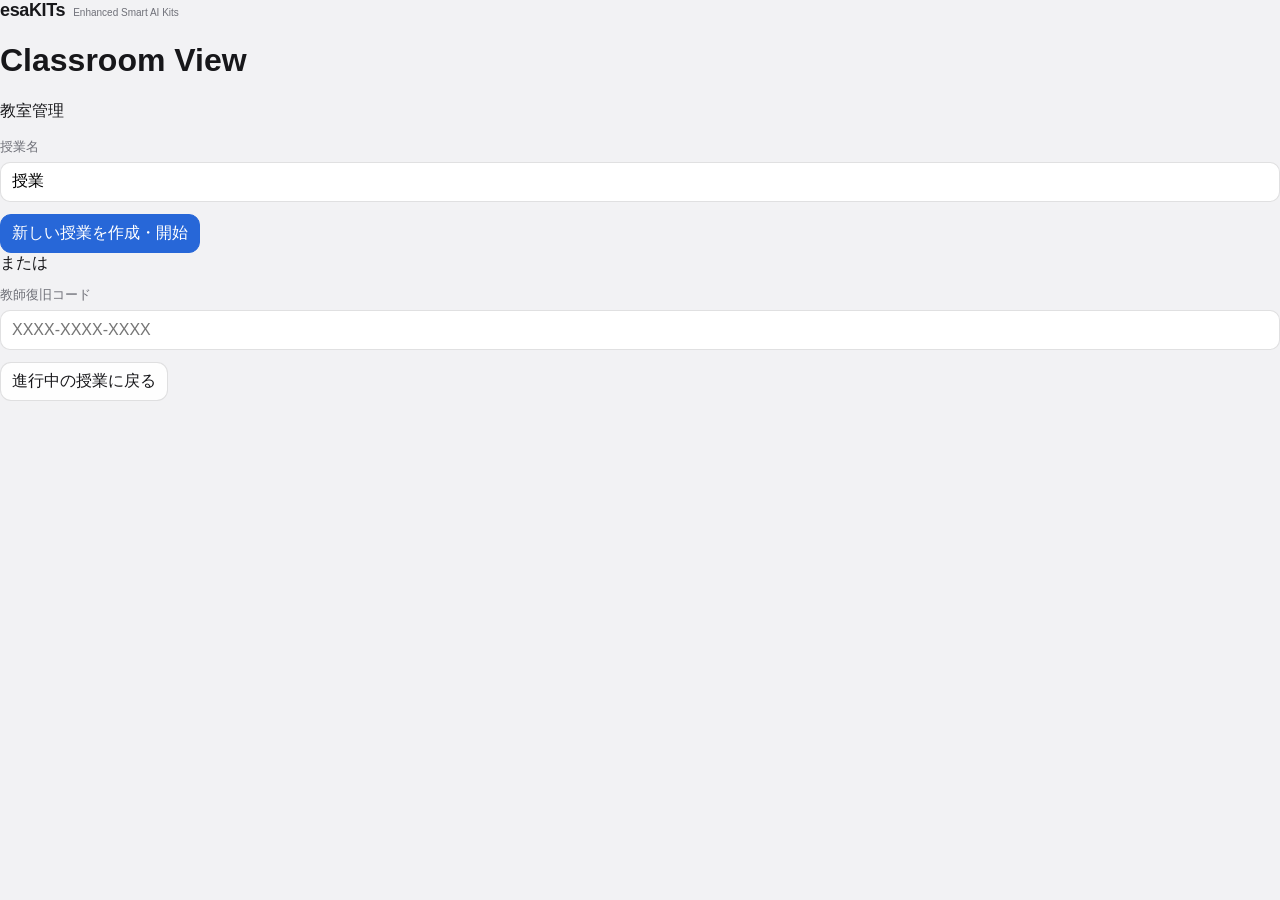
==== static/teacher.html @ 28f7c77d "Add teacher interface" ====
<!doctype html>
<html lang="ja">
<head>
<meta charset="utf-8">
<meta name="viewport" content="width=device-width,initial-scale=1,viewport-fit=cover">
<title>esaKITs / Classroom View</title>
<link rel="stylesheet" href="/static/common.css">
<link rel="stylesheet" href="/static/teacher.css">
</head>
<body>
<div id="app">
  <div id="launch" class="launch-screen">
    <div class="launch-card">
      <div class="brand"><strong>esaKITs</strong><span>Enhanced Smart AI Kits</span></div><h1>Classroom View</h1><p>教室管理</p>
      <div class="field"><label for="classTitle">授業名</label><input id="classTitle" value="授業"></div>
      <button id="startClass" class="icon-btn primary">新しい授業を作成・開始</button><div id="classList" class="class-list"></div>
      <div class="divider"><span>または</span></div>
      <div class="field"><label for="recovery">教師復旧コード</label><input id="recovery" placeholder="XXXX-XXXX-XXXX" autocomplete="off"></div>
      <button id="recoverClass" class="icon-btn">進行中の授業に戻る</button>
      <p id="resumeHint" class="resume-hint hidden"></p>
    </div>
  </div>
  <main id="teacherApp" class="hidden">
    <header class="micro-header"><span id="className"></span><span id="participantCount" class="muted"></span></header>
    <section id="seatGrid" class="seat-grid" aria-label="学生画面一覧"></section>
    <div class="teacher-desk"><span class="desk-label">教卓</span><strong id="deskClassName"></strong><time id="classClock">--:--</time></div>
    <button id="menuHandle" class="menu-handle" aria-label="メニューを開く">⌃</button>
    <nav id="bottomBar" class="bottom-bar collapsed" aria-label="教師メニュー">
      <button class="bar-btn" id="joinInfoBtn">参加URL</button>
      <button class="bar-btn" id="layoutBtn">座席設定</button><button class="bar-btn" id="orientationBtn">教室後方側</button><select id="viewMode" class="bar-select"><option value="classroom">教室表示</option><option value="compact">空席縮小</option><option value="participants">参加者のみ</option></select>
      <button class="bar-btn" id="labelsBtn">表示</button>
      <button class="bar-btn" id="messageAllBtn">全員へ短信</button><button class="bar-btn" id="snapshotBtn">PNG保存</button><button class="bar-btn" id="csvBtn">CSV</button><button class="bar-btn" id="backupBtn">バックアップ</button>
      <button class="bar-btn" id="resetAnswersBtn">Yes/No解除</button>
      <button class="bar-btn" id="shareTeacherBtn">教師画面共有</button>
      <div class="bar-spacer"></div><button class="bar-btn end-btn" id="endClassBtn">授業終了</button>
    </nav>
    <footer class="product-footer">© 2026 Tetsuya Esaki / esaKITs — Enhanced Smart AI Kits · Non-Commercial License</footer>
  </main>
  <div id="focusOverlay" class="focus-overlay hidden">
    <video id="focusVideo" autoplay playsinline muted></video>
    <div class="focus-top"><button id="focusBack" class="overlay-btn">‹ 一覧</button><div id="focusLabel"></div></div>
    <div class="focus-bottom-wrap"><div id="focusIncoming" class="focus-incoming hidden"></div><div class="focus-bottom"><input id="focusMessage" placeholder="この学生に短いメッセージ"><button id="focusSend" class="overlay-btn">送信</button></div></div>
  </div>
  <div id="modalRoot"></div><div id="toasts" class="toast-stack"></div>
</div>
<script type="module" src="/static/teacher.js"></script>
</body>
</html>
---- static/common.css ----
:root {
  --bg: #f2f2f4; --panel: rgba(250,250,252,.96); --line: rgba(20,20,24,.13);
  --text: #17171a; --muted: #6f7078; --accent: #2767d8; --danger: #c93832; --warn: #bf7a10; --ok: #2b7a45;
}
* { box-sizing: border-box; }
html, body { margin: 0; width: 100%; height: 100%; font-family: -apple-system, BlinkMacSystemFont, "Segoe UI", "Yu Gothic", "Hiragino Kaku Gothic ProN", sans-serif; background: var(--bg); color: var(--text); }
button, input, select { font: inherit; } button { cursor: pointer; } .hidden { display: none !important; }
.icon-btn { border: 1px solid var(--line); background: rgba(255,255,255,.9); border-radius: 11px; padding: 8px 11px; color: var(--text); }
.primary { background: var(--accent); color: white; border-color: var(--accent); }.danger { color: white; background: var(--danger); border-color: var(--danger); }.muted { color: var(--muted); }
.modal-backdrop { position: fixed; inset: 0; z-index: 100; background: rgba(20,20,24,.34); display: flex; align-items: center; justify-content: center; padding: 18px; }
.modal { width: min(560px, 96vw); max-height: 90vh; overflow: auto; background: #fff; border-radius: 18px; border: 1px solid var(--line); box-shadow: 0 18px 60px rgba(0,0,0,.2); padding: 20px; }
.modal h2 { margin: 0 0 14px; font-size: 21px; }.field { display: grid; gap: 6px; margin: 12px 0; }.field label { font-size: 13px; color: var(--muted); }
.field input, .field select { width: 100%; border: 1px solid var(--line); border-radius: 10px; padding: 10px 11px; background: #fff; }
.row { display: flex; gap: 10px; align-items: center; }.row.wrap { flex-wrap: wrap; }.row.end { justify-content: flex-end; }
.toast-stack { position: fixed; top: 12px; right: 12px; z-index: 200; display: grid; gap: 8px; width: min(360px, calc(100vw - 24px)); }
.toast { background: rgba(25,25,29,.92); color: white; padding: 10px 12px; border-radius: 11px; box-shadow: 0 8px 24px rgba(0,0,0,.18); font-size: 14px; }
.brand{display:flex;align-items:baseline;gap:8px;margin-bottom:8px}.brand strong{font-size:18px;letter-spacing:-.02em}.brand span{font-size:10px;color:var(--muted)}
.product-footer{position:fixed;z-index:55;left:8px;bottom:4px;font-size:9px;color:#777;background:rgba(255,255,255,.82);padding:1px 4px;border-radius:4px;pointer-events:none;white-space:nowrap}.student-footer{right:8px;left:auto}
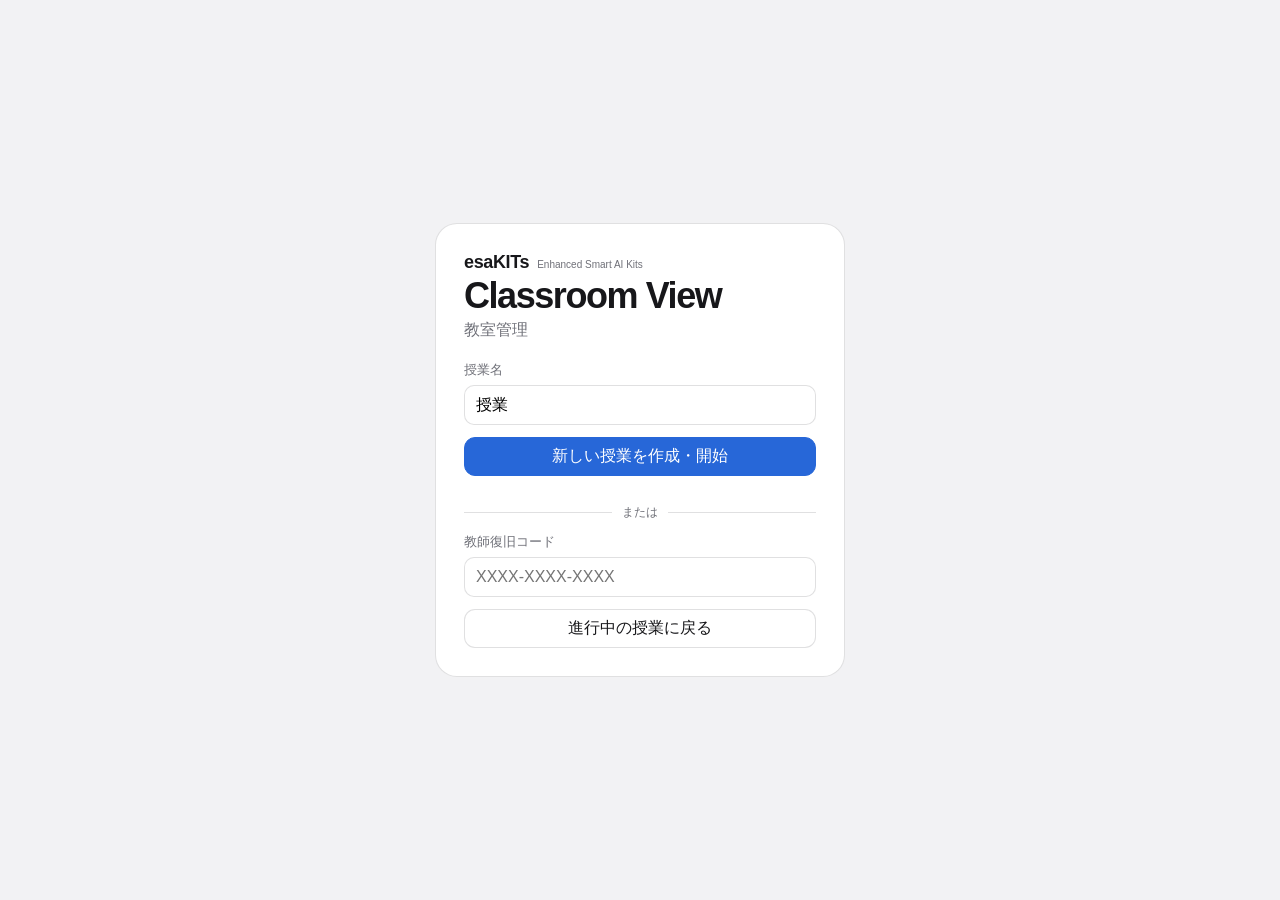
==== commit 145bc316: "Publish Classroom View v1.4 from canonical release ZIP" ====
--- a/static/teacher.html
+++ b/static/teacher.html
@@ -20,10 +20,15 @@
       <p id="resumeHint" class="resume-hint hidden"></p>
     </div>
   </div>
+
   <main id="teacherApp" class="hidden">
-    <header class="micro-header"><span id="className"></span><span id="participantCount" class="muted"></span></header>
+    <header class="micro-header">
+      <span id="className"></span>
+      <span id="participantCount" class="muted"></span>
+    </header>
     <section id="seatGrid" class="seat-grid" aria-label="学生画面一覧"></section>
     <div class="teacher-desk"><span class="desk-label">教卓</span><strong id="deskClassName"></strong><time id="classClock">--:--</time></div>
+
     <button id="menuHandle" class="menu-handle" aria-label="メニューを開く">⌃</button>
     <nav id="bottomBar" class="bottom-bar collapsed" aria-label="教師メニュー">
       <button class="bar-btn" id="joinInfoBtn">参加URL</button>
@@ -32,16 +37,29 @@
       <button class="bar-btn" id="messageAllBtn">全員へ短信</button><button class="bar-btn" id="snapshotBtn">PNG保存</button><button class="bar-btn" id="csvBtn">CSV</button><button class="bar-btn" id="backupBtn">バックアップ</button>
       <button class="bar-btn" id="resetAnswersBtn">Yes/No解除</button>
       <button class="bar-btn" id="shareTeacherBtn">教師画面共有</button>
-      <div class="bar-spacer"></div><button class="bar-btn end-btn" id="endClassBtn">授業終了</button>
+      <div class="bar-spacer"></div>
+      <button class="bar-btn end-btn" id="endClassBtn">授業終了</button>
     </nav>
     <footer class="product-footer">© 2026 Tetsuya Esaki / esaKITs — Enhanced Smart AI Kits · Non-Commercial License</footer>
   </main>
+
   <div id="focusOverlay" class="focus-overlay hidden">
     <video id="focusVideo" autoplay playsinline muted></video>
-    <div class="focus-top"><button id="focusBack" class="overlay-btn">‹ 一覧</button><div id="focusLabel"></div></div>
-    <div class="focus-bottom-wrap"><div id="focusIncoming" class="focus-incoming hidden"></div><div class="focus-bottom"><input id="focusMessage" placeholder="この学生に短いメッセージ"><button id="focusSend" class="overlay-btn">送信</button></div></div>
+    <div class="focus-top">
+      <button id="focusBack" class="overlay-btn">‹ 一覧</button>
+      <div id="focusLabel"></div>
+    </div>
+    <div class="focus-bottom-wrap">
+      <div id="focusIncoming" class="focus-incoming hidden"></div>
+      <div class="focus-bottom">
+        <input id="focusMessage" placeholder="この学生に短いメッセージ">
+        <button id="focusSend" class="overlay-btn">送信</button>
+      </div>
+    </div>
   </div>
-  <div id="modalRoot"></div><div id="toasts" class="toast-stack"></div>
+
+  <div id="modalRoot"></div>
+  <div id="toasts" class="toast-stack"></div>
 </div>
 <script type="module" src="/static/teacher.js"></script>
 </body>
--- a/static/common.css
+++ b/static/common.css
@@ -1,18 +1,34 @@
 :root {
-  --bg: #f2f2f4; --panel: rgba(250,250,252,.96); --line: rgba(20,20,24,.13);
-  --text: #17171a; --muted: #6f7078; --accent: #2767d8; --danger: #c93832; --warn: #bf7a10; --ok: #2b7a45;
+  --bg: #f2f2f4;
+  --panel: rgba(250,250,252,.96);
+  --line: rgba(20,20,24,.13);
+  --text: #17171a;
+  --muted: #6f7078;
+  --accent: #2767d8;
+  --danger: #c93832;
+  --warn: #bf7a10;
+  --ok: #2b7a45;
 }
 * { box-sizing: border-box; }
 html, body { margin: 0; width: 100%; height: 100%; font-family: -apple-system, BlinkMacSystemFont, "Segoe UI", "Yu Gothic", "Hiragino Kaku Gothic ProN", sans-serif; background: var(--bg); color: var(--text); }
-button, input, select { font: inherit; } button { cursor: pointer; } .hidden { display: none !important; }
+button, input, select { font: inherit; }
+button { cursor: pointer; }
+.hidden { display: none !important; }
 .icon-btn { border: 1px solid var(--line); background: rgba(255,255,255,.9); border-radius: 11px; padding: 8px 11px; color: var(--text); }
-.primary { background: var(--accent); color: white; border-color: var(--accent); }.danger { color: white; background: var(--danger); border-color: var(--danger); }.muted { color: var(--muted); }
+.primary { background: var(--accent); color: white; border-color: var(--accent); }
+.danger { color: white; background: var(--danger); border-color: var(--danger); }
+.muted { color: var(--muted); }
 .modal-backdrop { position: fixed; inset: 0; z-index: 100; background: rgba(20,20,24,.34); display: flex; align-items: center; justify-content: center; padding: 18px; }
 .modal { width: min(560px, 96vw); max-height: 90vh; overflow: auto; background: #fff; border-radius: 18px; border: 1px solid var(--line); box-shadow: 0 18px 60px rgba(0,0,0,.2); padding: 20px; }
-.modal h2 { margin: 0 0 14px; font-size: 21px; }.field { display: grid; gap: 6px; margin: 12px 0; }.field label { font-size: 13px; color: var(--muted); }
+.modal h2 { margin: 0 0 14px; font-size: 21px; }
+.field { display: grid; gap: 6px; margin: 12px 0; }
+.field label { font-size: 13px; color: var(--muted); }
 .field input, .field select { width: 100%; border: 1px solid var(--line); border-radius: 10px; padding: 10px 11px; background: #fff; }
-.row { display: flex; gap: 10px; align-items: center; }.row.wrap { flex-wrap: wrap; }.row.end { justify-content: flex-end; }
+.row { display: flex; gap: 10px; align-items: center; }
+.row.wrap { flex-wrap: wrap; }
+.row.end { justify-content: flex-end; }
 .toast-stack { position: fixed; top: 12px; right: 12px; z-index: 200; display: grid; gap: 8px; width: min(360px, calc(100vw - 24px)); }
 .toast { background: rgba(25,25,29,.92); color: white; padding: 10px 12px; border-radius: 11px; box-shadow: 0 8px 24px rgba(0,0,0,.18); font-size: 14px; }
+
 .brand{display:flex;align-items:baseline;gap:8px;margin-bottom:8px}.brand strong{font-size:18px;letter-spacing:-.02em}.brand span{font-size:10px;color:var(--muted)}
 .product-footer{position:fixed;z-index:55;left:8px;bottom:4px;font-size:9px;color:#777;background:rgba(255,255,255,.82);padding:1px 4px;border-radius:4px;pointer-events:none;white-space:nowrap}.student-footer{right:8px;left:auto}
--- a/static/teacher.css
+++ b/static/teacher.css
@@ -0,0 +1,93 @@
+html, body { overflow: hidden; }
+#app { width: 100%; height: 100%; }
+.launch-screen { min-height: 100%; display: grid; place-items: center; padding: 20px; }
+.launch-card { width: min(410px, 94vw); background: #fff; border: 1px solid var(--line); border-radius: 22px; padding: 28px; }
+.launch-card h1 { margin: 0; font-size: 36px; letter-spacing: -.04em; }
+.launch-card > p { margin: 3px 0 20px; color: var(--muted); }
+.launch-card .icon-btn { width: 100%; }
+.divider { display: flex; align-items: center; gap: 10px; margin: 18px 0 6px; color: var(--muted); font-size: 12px; }
+.divider::before,.divider::after { content:""; height:1px; background:var(--line); flex:1; }
+.resume-hint { font-size: 13px; color: var(--muted); }
+#teacherApp { width: 100%; height: 100%; position: relative; padding: 28px 4px 30px; }
+.micro-header { position: absolute; top: 0; left: 8px; right: 8px; height: 25px; display: flex; align-items: center; justify-content: space-between; font-size: 12px; z-index: 2; }
+.seat-grid { width: 100%; height: 100%; display: grid; gap: 3px; }
+.seat-tile { min-width: 0; min-height: 0; position: relative; overflow: hidden; background: #1a1a1d; border: 1px solid rgba(255,255,255,.25); border-radius: 5px; }
+.seat-tile.empty { background: #e6e6e9; border-color: rgba(20,20,24,.06); }
+.seat-tile.disabled { background: repeating-linear-gradient(135deg,#e2e2e5,#e2e2e5 7px,#ececef 7px,#ececef 14px); border-color: rgba(20,20,24,.05); }
+.seat-tile video, .demo-screen { width: 100%; height: 100%; display: block; object-fit: contain; background: #202024; }
+.demo-screen { position: absolute; inset: 0; background: linear-gradient(150deg,#f7f7f8 0 60%,#d7dce7 60%); }
+.demo-screen::before { content:""; position:absolute; left:7%; top:12%; width:42%; height:7%; background:#777b84; box-shadow: 0 14px 0 #c5c7cd, 0 28px 0 #c5c7cd, 0 42px 0 #c5c7cd; opacity:.68; }
+.demo-screen::after { content:""; position:absolute; right:8%; bottom:10%; width:30%; height:28%; border:3px solid #8c93a0; border-top-color:transparent; border-left-color:transparent; transform:skew(-12deg); }
+.tile-top, .tile-bottom { position: absolute; left: 3px; right: 3px; z-index: 3; display: flex; gap: 5px; align-items: center; pointer-events: none; }
+.tile-top { top: 3px; justify-content: space-between; }
+.tile-bottom { bottom: 3px; justify-content: center; }
+.label-chip { max-width: 65%; overflow: hidden; text-overflow: ellipsis; white-space: nowrap; background: rgba(18,18,22,.72); color:#fff; padding: 1px 5px; border-radius: 5px; font-size: clamp(8px, .68vw, 11px); line-height: 1.45; }
+.seat-chip { font-weight: 700; }
+.state-badges { position:absolute; z-index:4; top:25px; right:4px; display:grid; gap:3px; justify-items:end; pointer-events:none; }
+.badge { background: rgba(18,18,22,.78); color:#fff; border-radius: 999px; padding: 2px 6px; font-size: clamp(8px,.65vw,11px); }
+.badge.warn { background: rgba(179,112,11,.9); }
+.badge.danger { background: rgba(180,42,42,.9); }
+.badge.hand { background: rgba(39,103,216,.92); }
+.badge.yes { background: rgba(42,125,73,.92); }
+.badge.no { background: rgba(180,42,42,.92); }
+.teacher-desk { position:absolute; z-index:5; bottom:27px; left:50%; transform:translateX(-50%); display:flex;gap:9px;align-items:center;font-size:11px;color:var(--muted);background:rgba(255,255,255,.94);border:1px solid var(--line);padding:5px 14px;border-radius:999px;box-shadow:0 1px 4px rgba(0,0,0,.06);pointer-events:none;white-space:nowrap}.teacher-desk strong{color:#29292d;font-weight:650}.teacher-desk time{font-variant-numeric:tabular-nums;color:#444}.desk-label{opacity:.62}
+.menu-handle { position: fixed; z-index: 51; bottom: 2px; left: 50%; transform: translateX(-50%); border: 1px solid var(--line); background: rgba(255,255,255,.92); color: var(--muted); border-radius: 12px 12px 3px 3px; width: 52px; height: 23px; }
+.bottom-bar { position: fixed; z-index:50; left:50%; transform:translateX(-50%); bottom:0; width:min(980px,calc(100vw - 10px)); min-height:58px; display:flex; align-items:center; gap:3px; padding:5px; background:rgba(245,245,247,.96); border:1px solid var(--line); border-bottom:none; border-radius:15px 15px 0 0; transition: transform .18s ease, opacity .18s ease; }
+.bottom-bar.collapsed { transform:translate(-50%, calc(100% + 6px)); opacity:0; pointer-events:none; }
+.bar-btn { border:none; background:transparent; border-radius:10px; padding:10px 11px; white-space:nowrap; font-size:12px; }
+.bar-btn:hover { background:rgba(0,0,0,.06); }
+.bar-spacer { flex:1; }
+.end-btn { color: var(--danger); font-weight:600; }
+.focus-overlay { position:fixed; inset:0; z-index:80; background:#111; }
+.focus-overlay video { width:100%; height:100%; object-fit:contain; }
+.focus-top { position:absolute; left:14px; right:14px; top:14px; display:flex; gap:10px; align-items:center; color:#fff; }
+.focus-bottom-wrap { position:absolute; left:14px; right:14px; bottom:14px; display:grid; gap:8px; justify-items:center; }
+.focus-bottom { width:100%; display:flex; gap:10px; align-items:center; justify-content:center; color:#fff; }
+.focus-incoming { max-width:min(620px,84vw); background:rgba(20,20,24,.78); color:#fff; border-radius:10px; padding:8px 11px; font-size:13px; }
+.focus-bottom input { width:min(520px,70vw); border:none; border-radius:12px; padding:10px 12px; background:rgba(255,255,255,.9); color:#111; }
+.overlay-btn { border:1px solid rgba(255,255,255,.2); border-radius:10px; padding:8px 12px; background:rgba(20,20,24,.72); color:#fff; }
+.layout-preview { display:grid; gap:5px; margin:12px 0; max-height:43vh; }
+.layout-seat { min-height:34px; border:1px solid var(--line); border-radius:7px; background:#f5f5f6; font-size:12px; display:grid; place-items:center; }
+.layout-seat.off { opacity:.35; text-decoration:line-through; }
+.qr-img { width:min(280px,70vw); display:block; margin:10px auto; image-rendering:pixelated; }
+.code-box { text-align:center; font-family: ui-monospace, SFMono-Regular, Menlo, monospace; letter-spacing:.08em; background:#f1f1f3; border-radius:11px; padding:10px; }
+.check-grid { display:grid; gap:10px; }
+@media (max-width: 700px) {
+  .bar-btn { padding:9px 8px; font-size:11px; }
+  .bottom-bar { overflow-x:auto; }
+}
+.bar-select{border:0;background:transparent;padding:8px;font-size:12px}.seat-grid{--cols:6;display:grid;gap:6px}.seat-tile.duplicate{outline:3px solid #ff9f0a}.duplicate-tag{position:absolute;right:4px;top:4px;background:#ff9f0a;color:#111;border-radius:9px;padding:2px 5px;font-size:10px;font-weight:700}.seat-tile.empty.compact-empty{min-height:18px;opacity:.45}.class-list{display:grid;gap:6px;margin-top:10px}.class-item{display:flex;gap:8px;align-items:center;justify-content:space-between;padding:8px;background:#f5f5f7;border-radius:10px}.aisle-v{margin-right:22px}.aisle-h{margin-bottom:18px}.seat-edit{cursor:pointer;text-decoration:underline dotted}.snapshot-stamp{display:none}
+.seat-edit{pointer-events:auto}
+
+/* v1.1 round-table layouts */
+.seat-grid.round-table-grid{gap:28px 42px;padding:18px 26px;align-items:stretch}
+.round-table-unit{position:relative;min-width:250px;min-height:220px;border:1px dashed #d6d7dc;border-radius:18px;background:#fafafd}
+.round-table-unit .seat-tile{position:absolute;width:36%;height:38%;min-height:72px;margin:0}
+.round-table-unit .table-seat-top{left:32%;top:2%}
+.round-table-unit .table-seat-left{left:3%;bottom:5%}
+.round-table-unit .table-seat-right{right:3%;bottom:5%}
+.round-table{position:absolute;left:38%;top:46%;width:24%;aspect-ratio:1;border-radius:50%;background:#e7e8ec;border:2px solid #c8cad1;display:grid;place-items:center;color:#666;font-size:12px;z-index:0}
+.table-layout-preview{display:grid;gap:18px;margin:16px 0}
+.mini-round-unit{position:relative;height:120px;border:1px dashed #ddd;border-radius:14px;background:#fafafa}
+.mini-table{position:absolute;left:42%;top:48%;font-size:28px;color:#999}
+.mini-seat{position:absolute;border:1px solid #bbb;border-radius:7px;background:white;padding:5px 7px;font-size:12px}
+.mini-seat.left{left:8%;bottom:10%}.mini-seat.top{left:43%;top:6%}.mini-seat.right{right:8%;bottom:10%}
+
+/* v1.3: 11-inch landscape tablet support (teacher) */
+@media (orientation: landscape) and (min-width: 820px) and (max-width: 1400px) and (pointer: coarse) {
+  #teacherApp{padding:26px 4px 68px}
+  .seat-grid{gap:4px}
+  .label-chip,.badge{font-size:clamp(9px,.9vw,12px)}
+  .bottom-bar{width:calc(100vw - 8px);max-width:none;min-height:64px;overflow-x:auto;justify-content:flex-start;-webkit-overflow-scrolling:touch;touch-action:pan-x}
+  .bar-btn,.bar-select{min-height:46px;padding:10px 12px;font-size:12px;flex:0 0 auto}
+  .menu-handle{width:64px;height:30px}
+  .seat-edit,.seat-tile{touch-action:manipulation}
+  .round-table-grid{gap:16px 22px!important;padding:10px 14px!important}
+  .round-table-unit{min-width:0!important;min-height:170px!important}
+  .round-table-unit .seat-tile{min-height:58px!important}
+  .modal{max-height:88vh;overflow:auto;-webkit-overflow-scrolling:touch}
+  .layout-seat{min-height:42px}
+  .icon-btn,.overlay-btn{min-height:44px}
+}
+
+#teacherApp.rear-view{padding:68px 4px 30px}#teacherApp.rear-view .seat-grid{transform:rotate(180deg)}#teacherApp.rear-view .seat-tile,#teacherApp.rear-view .round-table-unit{transform:rotate(180deg)}#teacherApp.rear-view .teacher-desk{top:26px;bottom:auto}#teacherApp.rear-view .bottom-bar{top:0;bottom:auto;border-radius:0 0 15px 15px;border-top:none;border-bottom:1px solid var(--line)}#teacherApp.rear-view .bottom-bar.collapsed{transform:translate(-50%,calc(-100% - 6px))}#teacherApp.rear-view .menu-handle{top:2px;bottom:auto;border-radius:3px 3px 12px 12px}.launch-card .brand{margin-bottom:2px}
